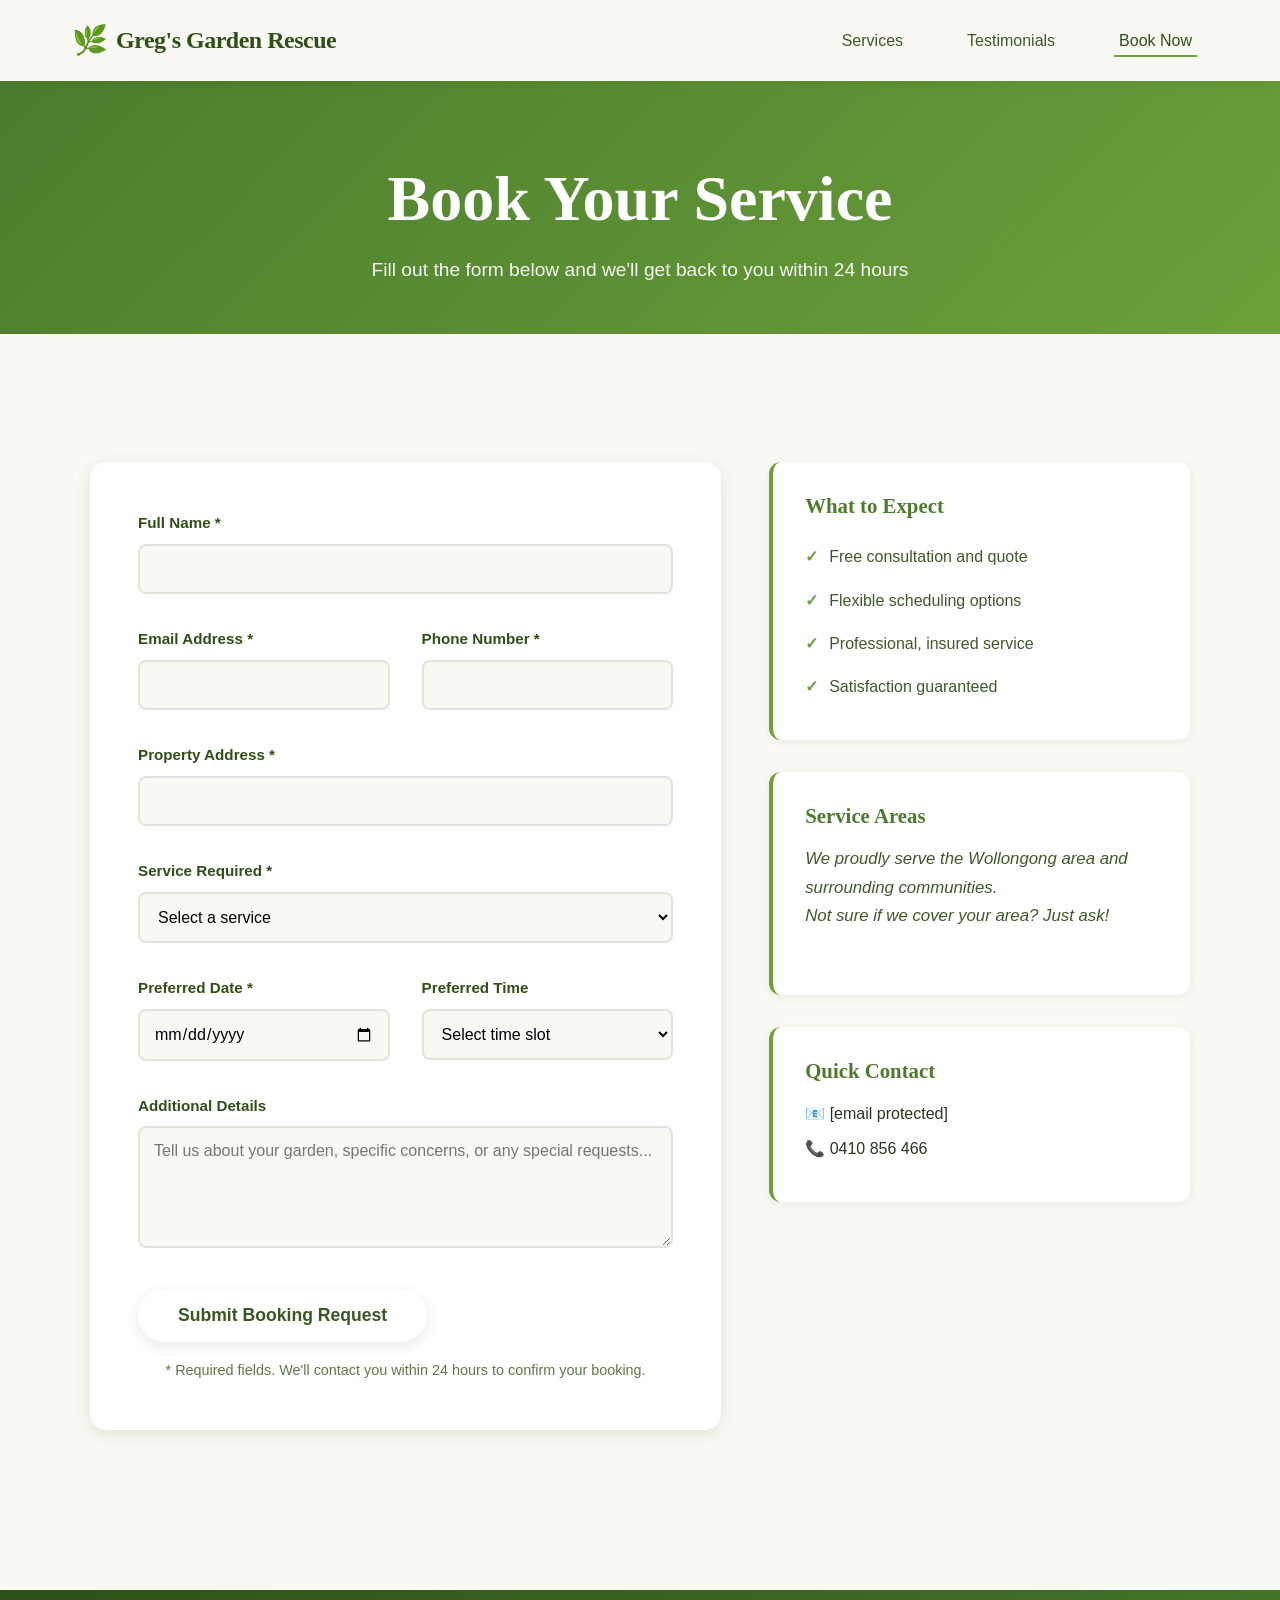
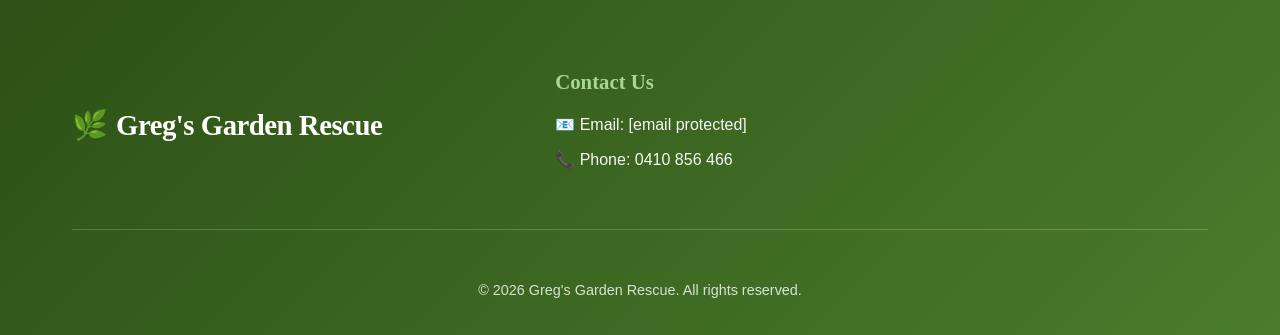
==== booking.html @ 32e01795 "Second Updates before PoC" ====
<!DOCTYPE html>
<html lang="en">
<head>
    <meta charset="UTF-8">
    <meta name="viewport" content="width=device-width, initial-scale=1.0">
    <title>Book a Service - Greg's Garden Rescue</title>
    <link rel="stylesheet" href="styles.css">
</head>
<body class="booking-page">
    <!-- Navigation -->
    <nav class="navbar">
        <div class="container">
            <div class="nav-brand">
                <span class="leaf-icon">🌿</span>
                <span class="brand-text">Greg's Garden Rescue</span>
            </div>
            <ul class="nav-links">
                <li><a href="index.html">Services</a></li>
                <li><a href="testimonials.html">Testimonials</a></li>
                <li><a href="booking.html" class="active">Book Now</a></li>
            </ul>
        </div>
    </nav>

    <!-- Page Header -->
    <header class="page-header">
        <div class="container">
            <h1 class="page-title">Book Your Service</h1>
            <p class="page-subtitle">Fill out the form below and we'll get back to you within 24 hours</p>
        </div>
    </header>

    <!-- Booking Form Section -->
    <section class="booking-section">
        <div class="container">
            <div class="form-container">
                <form action="https://formsubmit.co/gregsgardenrescue@example.com" method="POST" class="booking-form"> <!--THIS NEEDS TO BE UPDATED-->
                    <div class="form-group">
                        <label for="name">Full Name *</label>
                        <input type="text" id="name" name="name" required>
                    </div>

                    <!-- Hidden fields for FormSubmit configuration -->
                    <input type="hidden" name="_subject" value="New Booking Request - Greg's Garden Rescue">
                    <input type="hidden" name="_captcha" value="false">
                    <input type="hidden" name="_template" value="table">

                    <div class="form-row">
                        <div class="form-group">
                            <label for="email">Email Address *</label>
                            <input type="email" id="email" name="email" required>
                        </div>

                        <div class="form-group">
                            <label for="phone">Phone Number *</label>
                            <input type="tel" id="phone" name="phone" required>
                        </div>
                    </div>

                    <div class="form-group">
                        <label for="address">Property Address *</label>
                        <input type="text" id="address" name="address" required>
                    </div>

                    <div class="form-group">
                        <label for="service">Service Required *</label>
                        <select id="service" name="service" required>
                            <option value="">Select a service</option>
                            <option value="garden-restoration">Garden Restoration</option>
                            <option value="pruning-trimming">Pruning & Trimming</option>
                            <option value="lawn-care">Lawn Care</option>
                            <option value="pressure-washing">Pressure Washing</option>
                            <option value="decking">Decking Revival</option>
                            <option value="seasonal-maintenance">Seasonal Maintenance</option>
                            <option value="other">Other / Multiple Services</option>
                        </select>
                    </div>

                    <div class="form-row">
                        <div class="form-group">
                            <label for="date">Preferred Date *</label>
                            <input type="date" id="date" name="date" required>
                        </div>

                        <div class="form-group">
                            <label for="time">Preferred Time</label>
                            <select id="time" name="time">
                                <option value="">Select time slot</option>
                                <option value="morning">Morning (8am - 12pm)</option>
                                <option value="afternoon">Afternoon (12pm - 4pm)</option>
                                <option value="flexible">Flexible</option>
                            </select>
                        </div>
                    </div>

                    <div class="form-group">
                        <label for="message">Additional Details</label>
                        <textarea id="message" name="message" rows="5" placeholder="Tell us about your garden, specific concerns, or any special requests..."></textarea>
                    </div>

                    <button type="submit" class="cta-button">Submit Booking Request</button>
                    
                    <p class="form-note">* Required fields. We'll contact you within 24 hours to confirm your booking.</p>
                </form>

                <div class="booking-info">
                    <div class="info-card">
                        <h3 class="info-title">What to Expect</h3>
                        <ul class="info-list">
                            <li>Free consultation and quote</li>
                            <li>Flexible scheduling options</li>
                            <li>Professional, insured service</li>
                            <li>Satisfaction guaranteed</li>
                        </ul>
                    </div>

                    <div class="info-card">
                        <h3 class="info-title">Service Areas</h3>
                        <p class="testimonial-text">We proudly serve the Wollongong area and surrounding communities. <br/>Not sure if we cover your area? Just ask!</p>
                    </div>

                    <div class="info-card">
                        <h3 class="info-title">Quick Contact</h3>
                       <!--THIS NEEDS TO BE UPDATED--> <p class="contact-item">📧 <a href="/cdn-cgi/l/email-protection#87eee9e1e8c7e0f5e2e0f4e0e6f5e3e2e9f5e2f4e4f2e2a9e4e8ea"><span class="__cf_email__" data-cfemail="eb82858d84ab8c998e8c988c8a998f8e85998e98889e8ec5888486">[email&#160;protected]</span></a></p>
                        <p class="contact-item">📞 <a href="tel:+61410856466">0410 856 466</a></p>
                    </div>
                </div>
            </div>
        </div>
    </section>

    <!-- Footer -->
    <footer class="footer">
        <div class="container">
            <div class="footer-content">
                <div class="footer-brand">
                    <span class="leaf-icon">🌿</span>
                    <span class="brand-text">Greg's Garden Rescue</span>
                </div>
                <div class="footer-contact">
                    <h3 class="footer-title">Contact Us</h3>
                    <!--THIS NEEDS TO BE UPDATED--> <p class="contact-item">📧 Email: <a href="/cdn-cgi/l/email-protection#7d14131b123d1a0f181a0e1a1c0f1918130f180e1e0818531e1210"><span class="__cf_email__" data-cfemail="3a53545c557a5d485f5d495d5b485e5f54485f49594f5f14595557">[email&#160;protected]</span></a></p>
                    <p class="contact-item">📞 Phone: <a>0410 856 466</a></p>
                </div>
            </div>
            <div class="footer-bottom">
                <p>&copy; 2026 Greg's Garden Rescue. All rights reserved.</p>
            </div>
        </div>
    </footer>
    <script src="script.js"></script>
</body>
</html>
---- styles.css ----
/* ===================================
   CSS Variables & Reset
   =================================== */
:root {
    /* Color Palette - Natural Garden Greens */
    --primary-green: #2d5016;
    --secondary-green: #4a7c2c;
    --accent-green: #6ba03a;
    --light-green: #a8d88e;
    --cream: #faf8f3;
    --earth-brown: #8b6f47;
    --dark-text: #1a2e0f;
    --medium-text: #3d5a29;
    --light-text: #5c7a45;
    
    /* Typography */
    --font-display: Georgia, 'Times New Roman', serif;
    --font-body: -apple-system, BlinkMacSystemFont, 'Segoe UI', Roboto, 'Helvetica Neue', Arial, sans-serif;
    
    /* Spacing */
    --spacing-xs: 0.5rem;
    --spacing-sm: 1rem;
    --spacing-md: 2rem;
    --spacing-lg: 3rem;
    --spacing-xl: 5rem;
    
    /* Shadows */
    --shadow-sm: 0 2px 8px rgba(45, 80, 22, 0.08);
    --shadow-md: 0 4px 16px rgba(45, 80, 22, 0.12);
    --shadow-lg: 0 8px 32px rgba(45, 80, 22, 0.16);
    
    /* Transitions */
    --transition-fast: 0.2s ease;
    --transition-medium: 0.3s ease;
    --transition-slow: 0.5s ease;
}

* {
    margin: 0;
    padding: 0;
    box-sizing: border-box;
}

html {
    scroll-behavior: smooth;
}

body {
    font-family: var(--font-body);
    color: var(--dark-text);
    background-color: var(--cream);
    line-height: 1.7;
    font-size: 16px;
    overflow-x: hidden;
}

/* ===================================
   Typography
   =================================== */
h1, h2, h3, h4, h5, h6 {
    font-family: var(--font-display);
    font-weight: 700;
    line-height: 1.2;
    color: var(--primary-green);
}

a {
    color: inherit;
    text-decoration: none;
    transition: color var(--transition-fast);
}

/* ===================================
   Container & Layout
   =================================== */
.container {
    max-width: 1200px;
    margin: 0 auto;
    padding: 0 var(--spacing-md);
}

/* ===================================
   Navigation
   =================================== */
.navbar {
    background-color: rgba(250, 248, 243, 0.95);
    backdrop-filter: blur(10px);
    padding: var(--spacing-sm) 0;
    position: sticky;
    top: 0;
    z-index: 1000;
    box-shadow: var(--shadow-sm);
    animation: slideDown 0.5s ease;
}

@keyframes slideDown {
    from {
        transform: translateY(-100%);
        opacity: 0;
    }
    to {
        transform: translateY(0);
        opacity: 1;
    }
}

.navbar .container {
    display: flex;
    justify-content: space-between;
    align-items: center;
}

.nav-brand {
    display: flex;
    align-items: center;
    gap: var(--spacing-xs);
    font-family: var(--font-display);
    font-size: 1.5rem;
    font-weight: 700;
    color: var(--primary-green);
}

.leaf-icon {
    font-size: 1.8rem;
    animation: gentle-float 3s ease-in-out infinite;
}

@keyframes gentle-float {
    0%, 100% {
        transform: translateY(0px) rotate(0deg);
    }
    50% {
        transform: translateY(-5px) rotate(5deg);
    }
}

.brand-text {
    letter-spacing: -0.5px;
}

.nav-links {
    display: flex;
    list-style: none;
    gap: var(--spacing-md);
}

.nav-links a {
    color: var(--medium-text);
    font-weight: 500;
    padding: var(--spacing-xs) var(--spacing-sm);
    border-radius: 6px;
    transition: all var(--transition-fast);
    position: relative;
}

.nav-links a::after {
    content: '';
    position: absolute;
    bottom: 0;
    left: 50%;
    transform: translateX(-50%);
    width: 0;
    height: 2px;
    background-color: var(--accent-green);
    transition: width var(--transition-medium);
}

.nav-links a:hover,
.nav-links a.active {
    color: var(--primary-green);
}

.nav-links a:hover::after,
.nav-links a.active::after {
    width: 80%;
}

/* ===================================
   Hero Section
   =================================== */
.hero {
    position: relative;
    min-height: 600px;
    display: flex;
    align-items: center;
    justify-content: center;
    overflow: hidden;
    margin-bottom: var(--spacing-xl);
}

.hero-background {
    position: absolute;
    inset: 0;
    background: linear-gradient(135deg, 
        var(--primary-green) 0%, 
        var(--secondary-green) 50%, 
        var(--accent-green) 100%);
    opacity: 0.95;
}

.hero-background::before {
    content: '';
    position: absolute;
    inset: 0;
    background-image: 
        radial-gradient(circle at 20% 50%, rgba(168, 216, 142, 0.2) 0%, transparent 50%),
        radial-gradient(circle at 80% 80%, rgba(107, 160, 58, 0.15) 0%, transparent 50%);
    animation: pulse 8s ease-in-out infinite;
}

@keyframes pulse {
    0%, 100% {
        opacity: 0.5;
    }
    50% {
        opacity: 1;
    }
}

.hero-content {
    position: relative;
    z-index: 1;
    text-align: center;
    color: white;
    animation: fadeInUp 0.8s ease;
}

@keyframes fadeInUp {
    from {
        opacity: 0;
        transform: translateY(30px);
    }
    to {
        opacity: 1;
        transform: translateY(0);
    }
}

.hero-title {
    font-size: clamp(2.5rem, 6vw, 5rem);
    margin-bottom: var(--spacing-md);
    display: flex;
    flex-direction: column;
    gap: var(--spacing-xs);
}

.title-line {
    display: block;
    animation: slideInLeft 0.8s ease;
}

.title-line:nth-child(2) {
    animation-delay: 0.2s;
}

@keyframes slideInLeft {
    from {
        opacity: 0;
        transform: translateX(-50px);
    }
    to {
        opacity: 1;
        transform: translateX(0);
    }
}

.title-accent {
    color: var(--light-green);
    font-style: italic;
}

.hero-subtitle {
    font-size: 1.25rem;
    max-width: 600px;
    margin: 0 auto var(--spacing-lg);
    opacity: 0.95;
    font-weight: 300;
    animation: fadeIn 1s ease 0.4s both;
}

@keyframes fadeIn {
    from {
        opacity: 0;
    }
    to {
        opacity: 0.95;
    }
}

/* ===================================
   Buttons
   =================================== */
.cta-button {
    display: inline-block;
    padding: 1rem 2.5rem;
    background-color: white;
    color: var(--primary-green);
    font-weight: 700;
    font-size: 1.1rem;
    border-radius: 50px;
    box-shadow: var(--shadow-md);
    transition: all var(--transition-medium);
    border: none;
    cursor: pointer;
    font-family: var(--font-body);
    animation: fadeIn 1s ease 0.6s both;
}

.cta-button:hover {
    transform: translateY(-3px);
    box-shadow: var(--shadow-lg);
    background-color: var(--light-green);
    color: white;
}

.cta-button.secondary {
    background-color: var(--accent-green);
    color: white;
}

.cta-button.secondary:hover {
    background-color: var(--secondary-green);
}

/* ===================================
   Page Header (for inner pages)
   =================================== */
.page-header {
    background: linear-gradient(135deg, var(--secondary-green), var(--accent-green));
    padding: var(--spacing-xl) 0 var(--spacing-lg);
    text-align: center;
    color: white;
    margin-bottom: var(--spacing-xl);
    animation: fadeInUp 0.6s ease;
}

.page-title {
    font-size: clamp(2.5rem, 5vw, 4rem);
    margin-bottom: var(--spacing-sm);
    color: white;
}

.page-subtitle {
    font-size: 1.2rem;
    opacity: 0.95;
    max-width: 700px;
    margin: 0 auto;
    font-weight: 300;
}

/* ===================================
   Services Section
   =================================== */
.services-section {
    padding: var(--spacing-lg) 0 var(--spacing-xl);
}

.section-title {
    font-size: clamp(2rem, 4vw, 3rem);
    text-align: center;
    margin-bottom: var(--spacing-lg);
    position: relative;
    animation: fadeInUp 0.6s ease;
}

.section-title::after {
    content: '';
    display: block;
    width: 80px;
    height: 4px;
    background: linear-gradient(90deg, var(--accent-green), var(--light-green));
    margin: var(--spacing-sm) auto 0;
    border-radius: 2px;
}

.services-grid {
    display: grid;
    grid-template-columns: repeat(auto-fit, minmax(300px, 1fr));
    gap: var(--spacing-md);
    margin-bottom: var(--spacing-xl);
}

.service-card {
    background: white;
    padding: var(--spacing-md);
    border-radius: 16px;
    box-shadow: var(--shadow-sm);
    transition: all var(--transition-medium);
    animation: fadeInUp 0.6s ease both;
    border: 2px solid transparent;
}

.service-card:nth-child(1) { animation-delay: 0.1s; }
.service-card:nth-child(2) { animation-delay: 0.2s; }
.service-card:nth-child(3) { animation-delay: 0.3s; }
.service-card:nth-child(4) { animation-delay: 0.4s; }
.service-card:nth-child(5) { animation-delay: 0.5s; }
.service-card:nth-child(6) { animation-delay: 0.6s; }

.service-card:hover {
    transform: translateY(-8px);
    box-shadow: var(--shadow-lg);
    border-color: var(--light-green);
}

.service-icon {
    font-size: 3rem;
    margin-bottom: var(--spacing-sm);
    display: block;
}

.service-title {
    font-size: 1.5rem;
    margin-bottom: var(--spacing-sm);
    color: var(--secondary-green);
}

.service-description {
    color: var(--medium-text);
    line-height: 1.7;
}

/* ===================================
   CTA Section
   =================================== */
.cta-section {
    text-align: center;
    padding: var(--spacing-lg) 0;
    animation: fadeInUp 0.6s ease 0.7s both;
}

.cta-text {
    font-size: 1.5rem;
    font-family: var(--font-display);
    color: var(--primary-green);
    margin-bottom: var(--spacing-md);
}

/* ===================================
   Testimonials Section
   =================================== */
.testimonials-section {
    padding: var(--spacing-lg) 0 var(--spacing-xl);
}

.testimonials-grid {
    display: grid;
    grid-template-columns: repeat(auto-fit, minmax(320px, 1fr));
    gap: var(--spacing-md);
    margin-bottom: var(--spacing-xl);
}

.testimonial-card {
    background: white;
    padding: var(--spacing-md);
    border-radius: 16px;
    box-shadow: var(--shadow-sm);
    transition: all var(--transition-medium);
    animation: fadeInUp 0.6s ease both;
    border-left: 4px solid var(--accent-green);
}

.testimonial-card:nth-child(1) { animation-delay: 0.1s; }
.testimonial-card:nth-child(2) { animation-delay: 0.2s; }
.testimonial-card:nth-child(3) { animation-delay: 0.3s; }
.testimonial-card:nth-child(4) { animation-delay: 0.4s; }
.testimonial-card:nth-child(5) { animation-delay: 0.5s; }
.testimonial-card:nth-child(6) { animation-delay: 0.6s; }

.testimonial-card:hover {
    transform: translateY(-5px);
    box-shadow: var(--shadow-md);
}

.testimonial-stars {
    color: var(--earth-brown);
    font-size: 1.2rem;
    margin-bottom: var(--spacing-sm);
}

.testimonial-text {
    font-size: 1.05rem;
    line-height: 1.7;
    color: var(--medium-text);
    margin-bottom: var(--spacing-md);
    font-style: italic;
}

.testimonial-author {
    border-top: 1px solid var(--light-green);
    padding-top: var(--spacing-sm);
}

.author-name {
    font-weight: 700;
    color: var(--primary-green);
    margin-bottom: 0.25rem;
}

.author-location {
    font-size: 0.9rem;
    color: var(--light-text);
}

/* ===================================
   Booking Form Section
   =================================== */
.booking-section {
    padding: var(--spacing-lg) 0 var(--spacing-xl);
}

.form-container {
    display: grid;
    grid-template-columns: 1.5fr 1fr;
    gap: var(--spacing-lg);
    max-width: 1100px;
    margin: 0 auto;
}

.booking-form {
    background: white;
    padding: var(--spacing-lg);
    border-radius: 16px;
    box-shadow: var(--shadow-md);
    animation: fadeInUp 0.6s ease;
}

.form-group {
    margin-bottom: var(--spacing-md);
}

.form-row {
    display: grid;
    grid-template-columns: 1fr 1fr;
    gap: var(--spacing-md);
}

label {
    display: block;
    margin-bottom: var(--spacing-xs);
    font-weight: 600;
    color: var(--primary-green);
    font-size: 0.95rem;
}

input[type="text"],
input[type="email"],
input[type="tel"],
input[type="date"],
select,
textarea {
    width: 100%;
    padding: 0.875rem;
    border: 2px solid #e0e5db;
    border-radius: 8px;
    font-family: var(--font-body);
    font-size: 1rem;
    transition: all var(--transition-fast);
    background-color: var(--cream);
}

input:focus,
select:focus,
textarea:focus {
    outline: none;
    border-color: var(--accent-green);
    background-color: white;
    box-shadow: 0 0 0 3px rgba(107, 160, 58, 0.1);
}

textarea {
    resize: vertical;
    min-height: 120px;
}

.checkbox-group {
    display: flex;
    align-items: flex-start;
}

.checkbox-label {
    display: flex;
    align-items: flex-start;
    gap: var(--spacing-xs);
    cursor: pointer;
    font-weight: 400;
    color: var(--medium-text);
}

input[type="checkbox"] {
    margin-top: 0.25rem;
    width: 18px;
    height: 18px;
    cursor: pointer;
    accent-color: var(--accent-green);
}

.form-note {
    font-size: 0.9rem;
    color: var(--light-text);
    margin-top: var(--spacing-sm);
    text-align: center;
}

.booking-info {
    display: flex;
    flex-direction: column;
    gap: var(--spacing-md);
    animation: fadeInUp 0.6s ease 0.2s both;
}

.info-card {
    background: white;
    padding: var(--spacing-md);
    border-radius: 12px;
    box-shadow: var(--shadow-sm);
    border-left: 4px solid var(--accent-green);
}

.info-title {
    font-size: 1.3rem;
    margin-bottom: var(--spacing-sm);
    color: var(--secondary-green);
}

.info-list {
    list-style: none;
    padding-left: 0;
}

.info-list li {
    padding: var(--spacing-xs) 0;
    color: var(--medium-text);
    position: relative;
    padding-left: 1.5rem;
}

.info-list li::before {
    content: '✓';
    position: absolute;
    left: 0;
    color: var(--accent-green);
    font-weight: bold;
}

/* ===================================
   Footer
   =================================== */
.footer {
    background: linear-gradient(135deg, var(--primary-green), var(--secondary-green));
    color: white;
    padding: var(--spacing-xl) 0 var(--spacing-md);
    margin-top: var(--spacing-xl);
}

.footer-content {
    display: grid;
    grid-template-columns: 1fr 1.5fr;
    gap: var(--spacing-lg);
    margin-bottom: var(--spacing-lg);
    padding-bottom: var(--spacing-lg);
    border-bottom: 1px solid rgba(255, 255, 255, 0.2);
}

.footer-brand {
    display: flex;
    align-items: center;
    gap: var(--spacing-xs);
    font-family: var(--font-display);
    font-size: 1.8rem;
    font-weight: 700;
}

.footer-title {
    font-size: 1.3rem;
    margin-bottom: var(--spacing-sm);
    color: var(--light-green);
}

.contact-item {
    margin-bottom: var(--spacing-xs);
    opacity: 0.95;
}

.contact-item a {
    color: color var(--accent-green);
    transition: color var(--secondary-green);
}

.contact-item a:hover {
    color: var(--light-green);
    text-decoration: underline;
}

.footer-bottom {
    text-align: center;
    opacity: 0.8;
    font-size: 0.9rem;
}

/* ===================================
   Responsive Design
   =================================== */
@media (max-width: 768px) {
    .nav-links {
        gap: var(--spacing-sm);
    }
    
    .nav-links a {
        padding: var(--spacing-xs);
        font-size: 0.9rem;
    }
    
    .hero {
        min-height: 500px;
    }
    
    .services-grid,
    .testimonials-grid {
        grid-template-columns: 1fr;
    }
    
    .form-container {
        grid-template-columns: 1fr;
    }
    
    .form-row {
        grid-template-columns: 1fr;
    }
    
    .footer-content {
        grid-template-columns: 1fr;
        gap: var(--spacing-md);
    }
    
    .booking-info {
        order: 2;
    }
}

@media (max-width: 480px) {
    :root {
        --spacing-md: 1.5rem;
        --spacing-lg: 2rem;
        --spacing-xl: 3rem;
    }
    
    .nav-brand {
        font-size: 1.2rem;
    }
    
    .hero-title {
        font-size: 2rem;
    }
    
    .hero-subtitle {
        font-size: 1rem;
    }
    
    .cta-button {
        padding: 0.875rem 2rem;
        font-size: 1rem;
    }
}
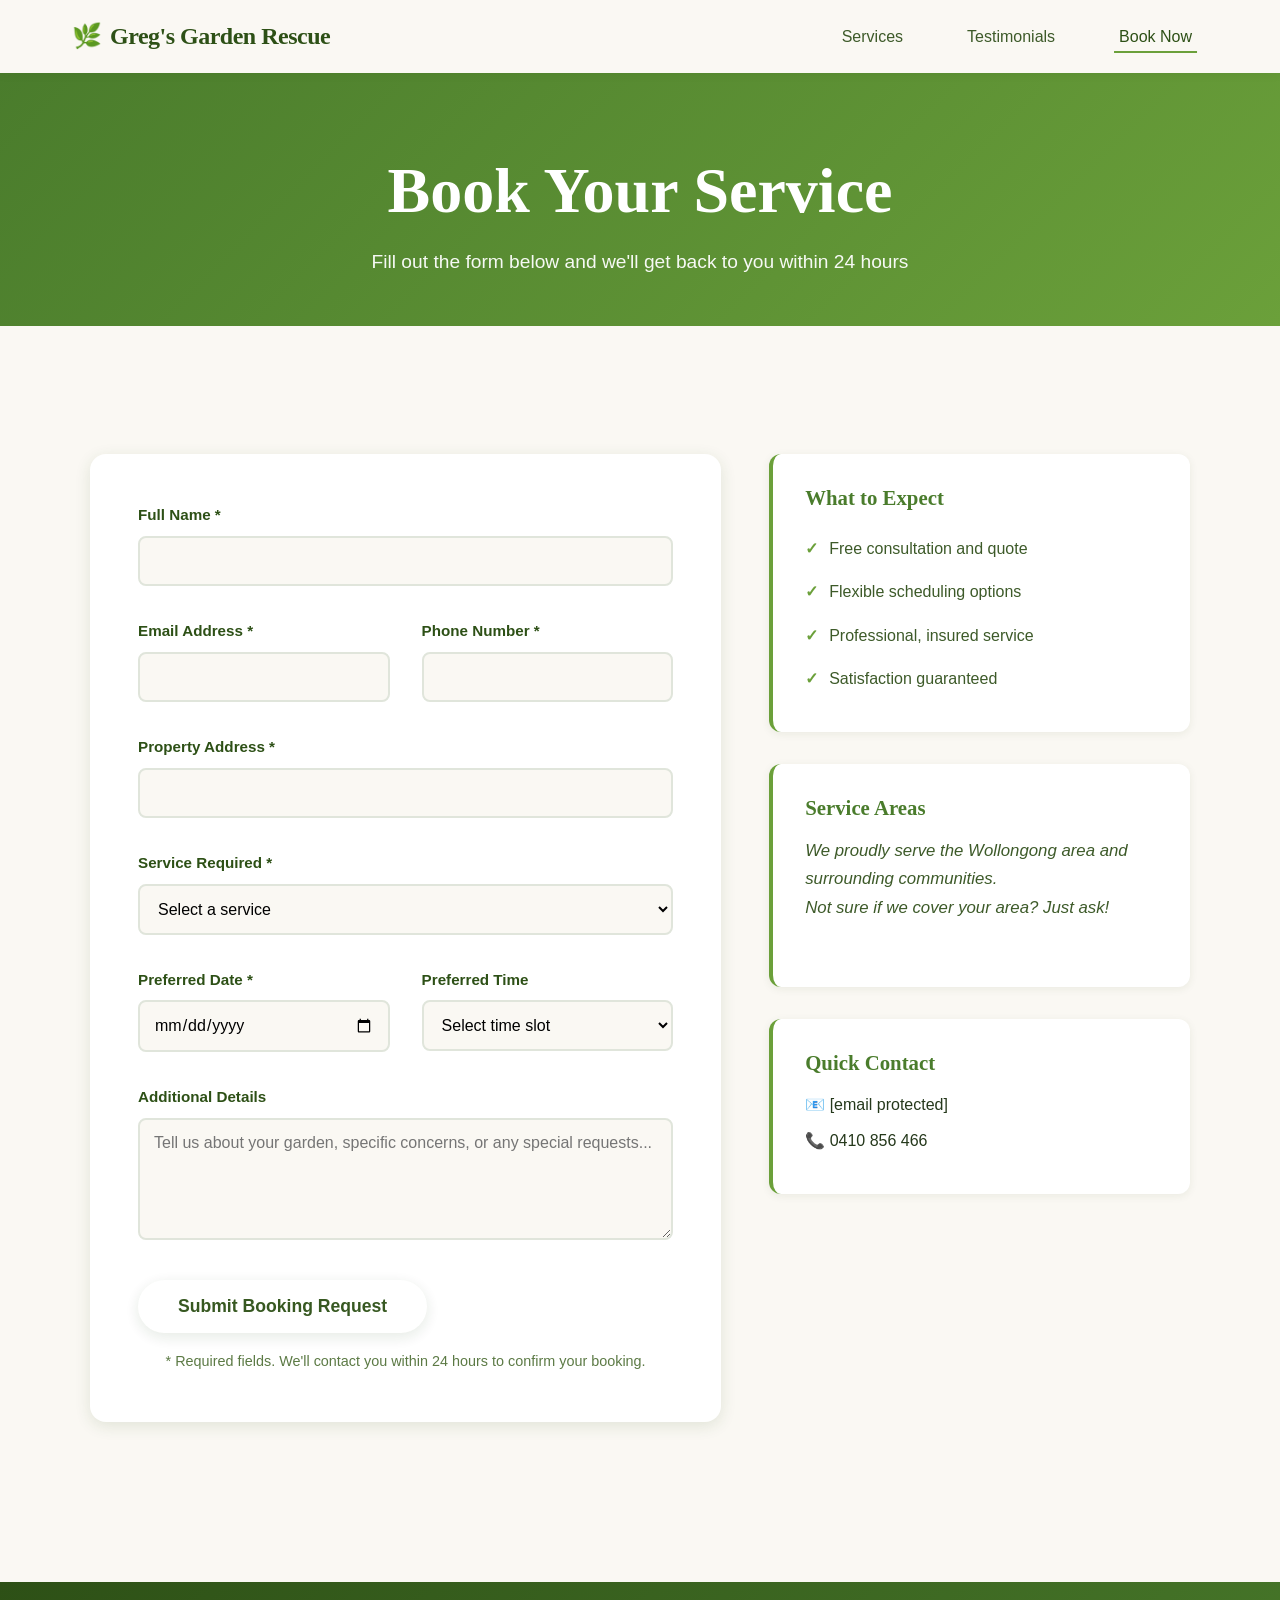
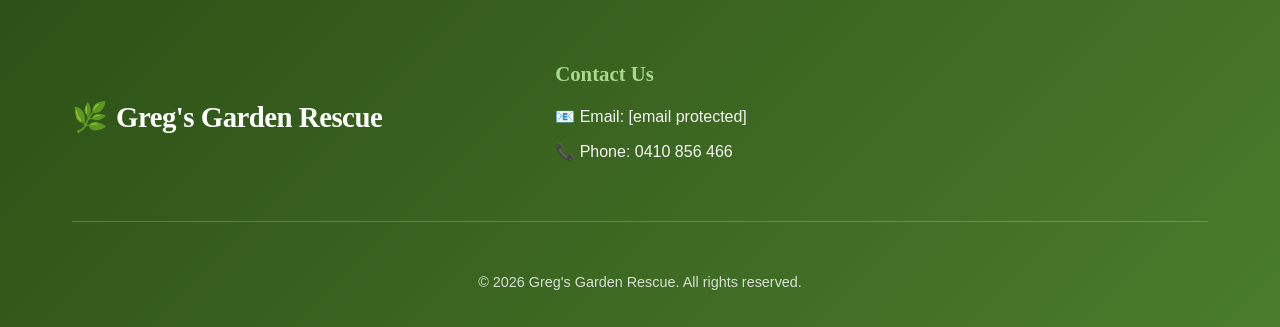
==== commit c28fa34b: "Favicon Commit" ====
--- a/booking.html
+++ b/booking.html
@@ -5,6 +5,11 @@
     <meta name="viewport" content="width=device-width, initial-scale=1.0">
     <title>Book a Service - Greg's Garden Rescue</title>
     <link rel="stylesheet" href="styles.css">
+    <link rel="icon" type="image/x-icon" href="Resources/Images/favicon.ico">
+    <link rel="icon" type="image/png" sizes="16x16" href="Resources/Images/favicon-16x16.png">
+    <link rel="icon" type="image/png" sizes="32x32" href="Resources/Images/favicon-32x32.png">
+    <link rel="apple-touch-icon" sizes="180x180" href="Resources/Images/apple-touch-icon.png">
+    <link rel="manifest" href="Resources/Images/site.webmanifest">
 </head>
 <body class="booking-page">
     <!-- Navigation -->
--- a/styles.css
+++ b/styles.css
@@ -118,11 +118,6 @@
     font-size: 1.5rem;
     font-weight: 700;
     color: var(--primary-green);
-}
-
-.leaf-icon {
-    font-size: 1.8rem;
-    animation: gentle-float 3s ease-in-out infinite;
 }
 
 @keyframes gentle-float {
@@ -762,3 +757,156 @@
         font-size: 1rem;
     }
 }
+
+/* ===================================
+   Testimonials Scrolling Columns
+   (Vanilla CSS equivalent of the
+   Framer Motion TestimonialsColumn)
+   =================================== */
+.testimonials-scroll-section {
+    position: relative;
+    padding: var(--spacing-lg) 0;
+    margin-bottom: var(--spacing-lg);
+    overflow: hidden;
+}
+
+.testimonials-fade {
+    position: absolute;
+    left: 0;
+    right: 0;
+    height: 120px;
+    z-index: 2;
+    pointer-events: none;
+}
+
+.testimonials-fade-top {
+    top: 0;
+    background: linear-gradient(to bottom, var(--cream) 0%, transparent 100%);
+}
+
+.testimonials-fade-bottom {
+    bottom: 0;
+    background: linear-gradient(to top, var(--cream) 0%, transparent 100%);
+}
+
+.testimonials-columns-wrapper {
+    display: flex;
+    justify-content: center;
+    gap: var(--spacing-md);
+    max-width: 1200px;
+    margin: 0 auto;
+    padding: 0 var(--spacing-md);
+    max-height: 780px;
+}
+
+.testimonials-column {
+    flex: 1;
+    max-width: 360px;
+    overflow: hidden;
+    -webkit-mask-image: linear-gradient(to bottom, transparent, black 10%, black 90%, transparent);
+    mask-image: linear-gradient(to bottom, transparent, black 10%, black 90%, transparent);
+}
+
+.testimonials-track {
+    display: flex;
+    flex-direction: column;
+    gap: var(--spacing-md);
+    animation: scrollColumn linear infinite;
+    animation-duration: 22s;
+}
+
+.testimonials-column[data-speed="25"] .testimonials-track {
+    animation-duration: 25s;
+}
+
+.testimonials-column[data-speed="30"] .testimonials-track {
+    animation-duration: 30s;
+    animation-direction: reverse;
+}
+
+.testimonials-column:hover .testimonials-track {
+    animation-play-state: paused;
+}
+
+@keyframes scrollColumn {
+    from {
+        transform: translateY(0);
+    }
+    to {
+        transform: translateY(-50%);
+    }
+}
+
+.testimonials-column .testimonial-card {
+    max-width: 100%;
+    width: 100%;
+    border-radius: 24px;
+    padding: var(--spacing-md);
+    background: white;
+    box-shadow: var(--shadow-sm);
+    border-left: none;
+    border: 2px solid transparent;
+    transition: border-color var(--transition-medium), box-shadow var(--transition-medium);
+}
+
+.testimonials-column:hover .testimonial-card {
+    border-color: var(--light-green);
+    box-shadow: var(--shadow-md);
+}
+
+.testimonials-column .testimonial-author {
+    display: flex;
+    align-items: center;
+    gap: var(--spacing-xs);
+    border-top: none;
+    padding-top: 0;
+    margin-top: var(--spacing-sm);
+}
+
+.author-avatar {
+    width: 40px;
+    height: 40px;
+    min-width: 40px;
+    border-radius: 50%;
+    background: linear-gradient(135deg, var(--secondary-green), var(--accent-green));
+    color: white;
+    display: flex;
+    align-items: center;
+    justify-content: center;
+    font-weight: 700;
+    font-size: 0.9rem;
+    font-family: var(--font-display);
+}
+
+.author-info {
+    display: flex;
+    flex-direction: column;
+    line-height: 1.3;
+}
+
+/* Respect reduced motion preference */
+@media (prefers-reduced-motion: reduce) {
+    .testimonials-track {
+        animation: none;
+    }
+}
+
+@media (max-width: 992px) {
+    .testimonials-column-hide-tablet {
+        display: none;
+    }
+}
+
+@media (max-width: 640px) {
+    .testimonials-column-hide-mobile {
+        display: none;
+    }
+
+    .testimonials-columns-wrapper {
+        gap: 0;
+    }
+
+    .testimonials-column {
+        max-width: 100%;
+    }
+}
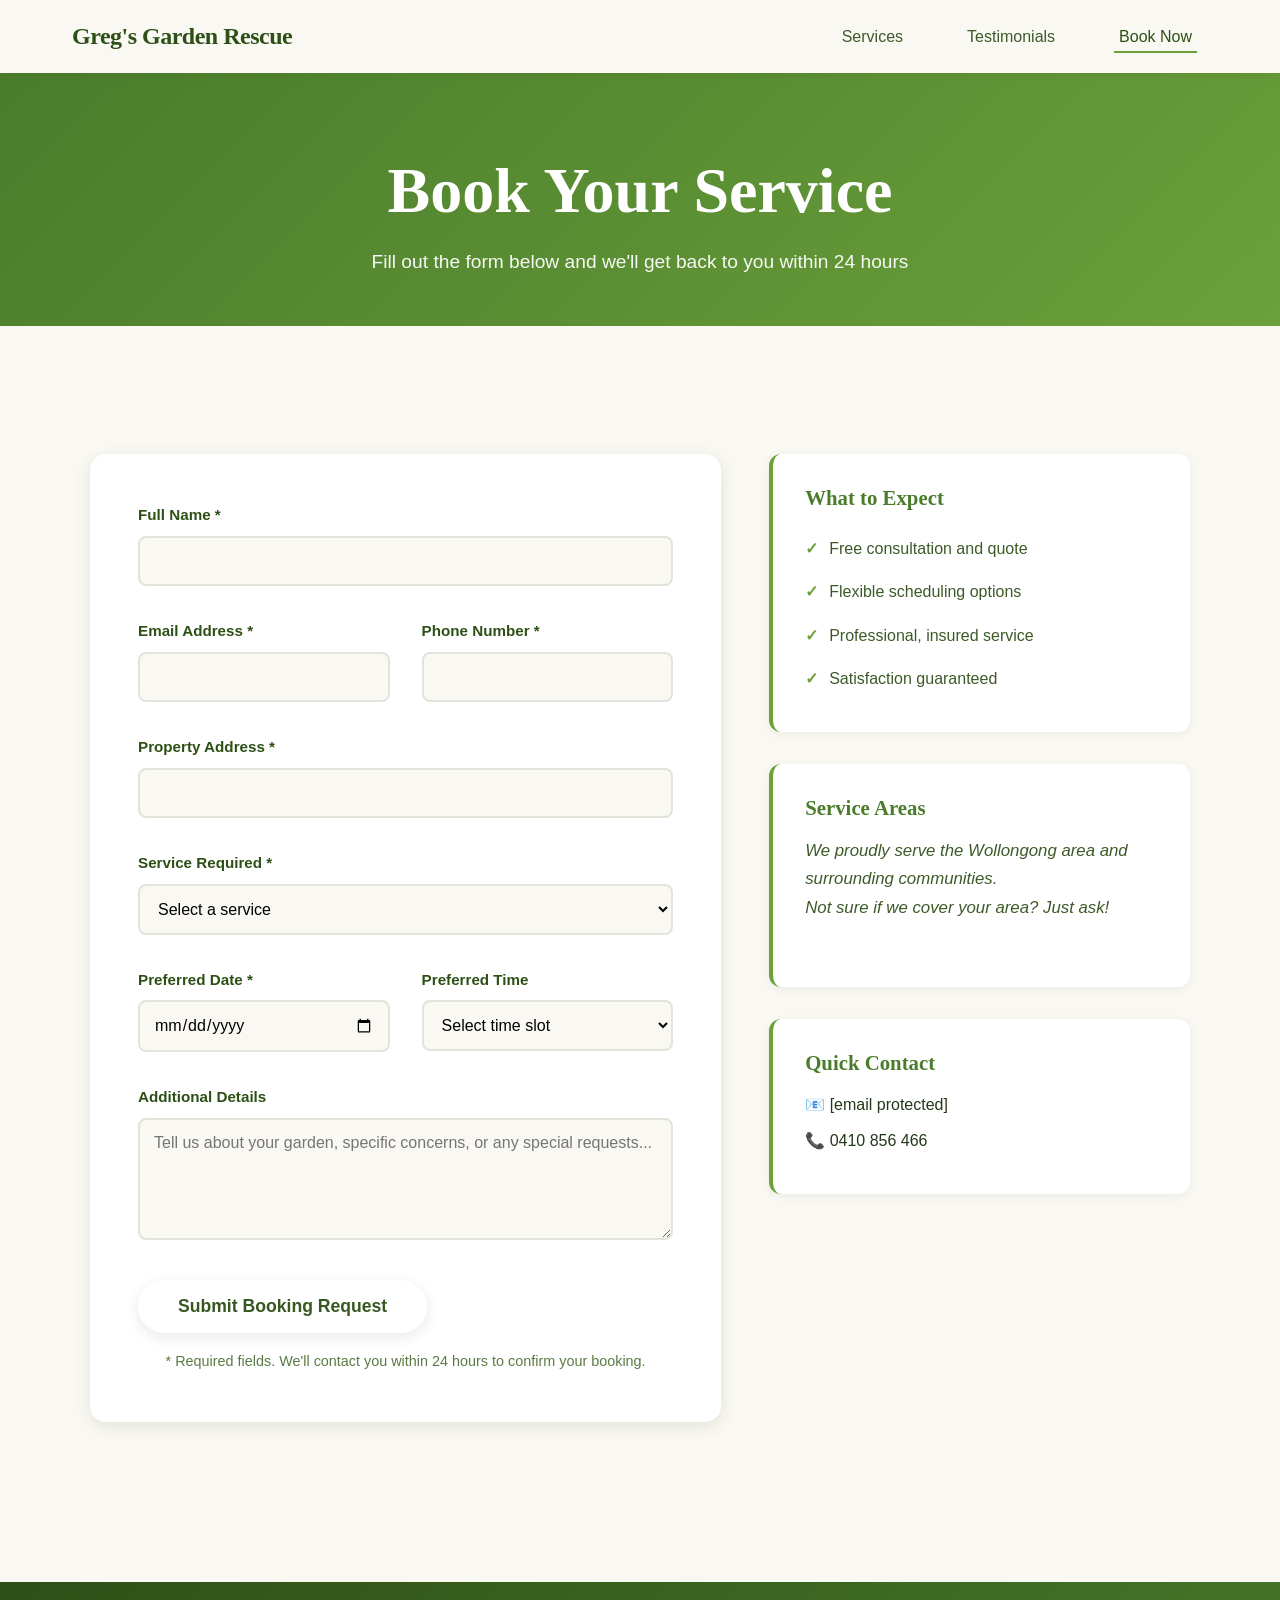
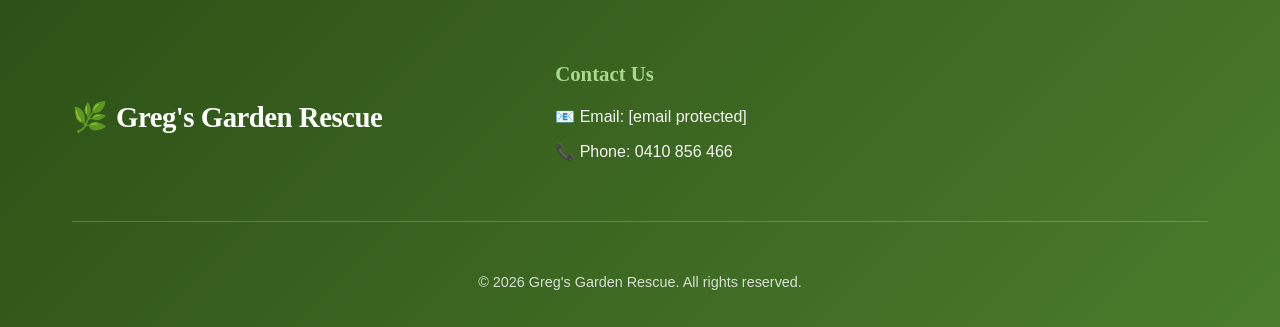
==== commit f8ab197a: "Icons and Facivon 2" ====
--- a/booking.html
+++ b/booking.html
@@ -16,7 +16,6 @@
     <nav class="navbar">
         <div class="container">
             <div class="nav-brand">
-                <span class="leaf-icon">🌿</span>
                 <span class="brand-text">Greg's Garden Rescue</span>
             </div>
             <ul class="nav-links">
--- a/styles.css
+++ b/styles.css
@@ -118,6 +118,12 @@
     font-size: 1.5rem;
     font-weight: 700;
     color: var(--primary-green);
+    gap: 10px; 
+}
+
+.brand-logo {
+    height: 36px;
+    width: auto;
 }
 
 @keyframes gentle-float {
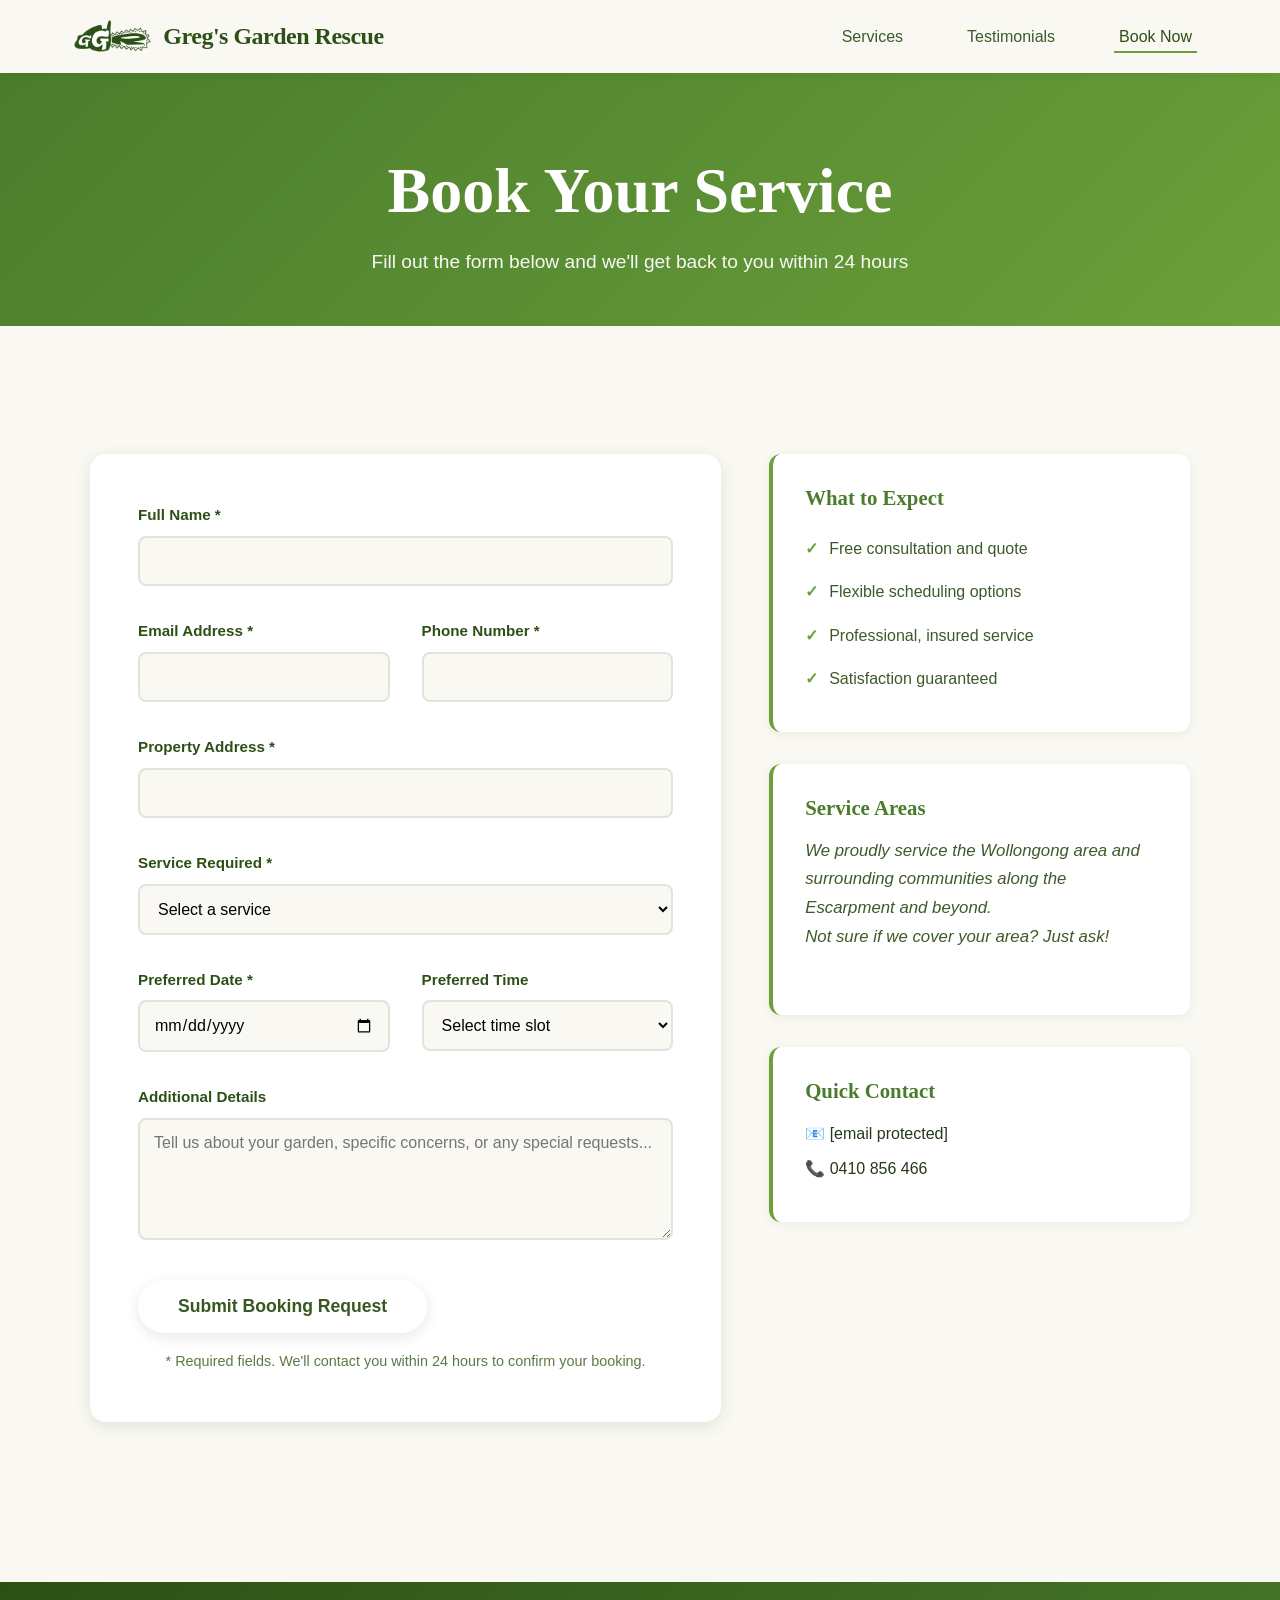
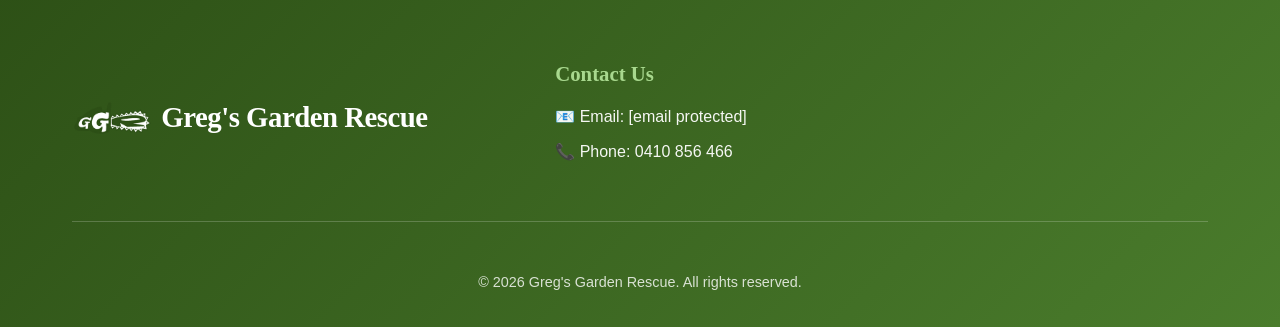
==== commit 2e9c1503: "Footer update with Logo" ====
--- a/booking.html
+++ b/booking.html
@@ -16,6 +16,7 @@
     <nav class="navbar">
         <div class="container">
             <div class="nav-brand">
+                <img src="Resources/Images/ggr-logo-green-h100.png" alt="Greg's Garden Rescue logo" class="brand-logo">
                 <span class="brand-text">Greg's Garden Rescue</span>
             </div>
             <ul class="nav-links">
@@ -120,7 +121,7 @@
 
                     <div class="info-card">
                         <h3 class="info-title">Service Areas</h3>
-                        <p class="testimonial-text">We proudly serve the Wollongong area and surrounding communities. <br/>Not sure if we cover your area? Just ask!</p>
+                        <p class="testimonial-text">We proudly service the Wollongong area and surrounding communities along the Escarpment and beyond. <br/>Not sure if we cover your area? Just ask!</p>
                     </div>
 
                     <div class="info-card">
@@ -138,7 +139,7 @@
         <div class="container">
             <div class="footer-content">
                 <div class="footer-brand">
-                    <span class="leaf-icon">🌿</span>
+                    <img src="Resources/Images/ggr-logo-green-h100.png" alt="Greg's Garden Rescue logo" class="brand-logo">
                     <span class="brand-text">Greg's Garden Rescue</span>
                 </div>
                 <div class="footer-contact">
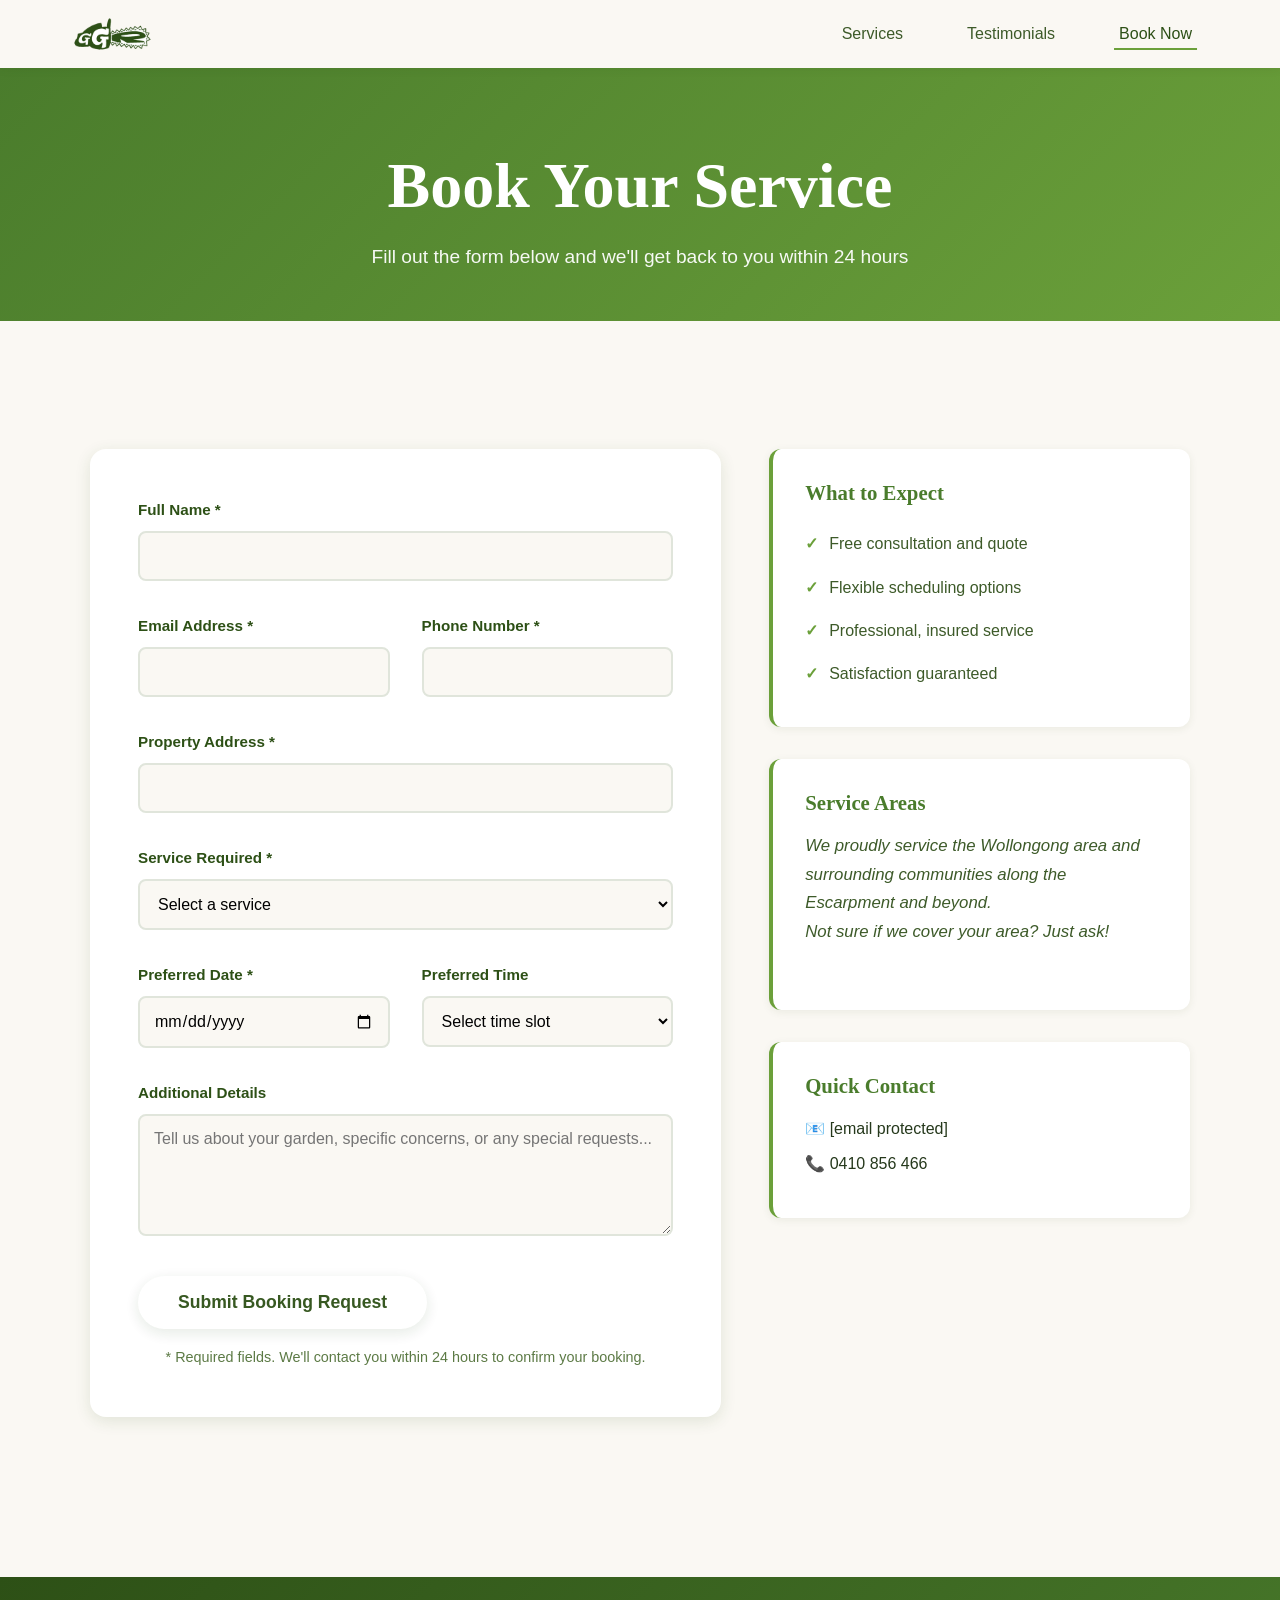
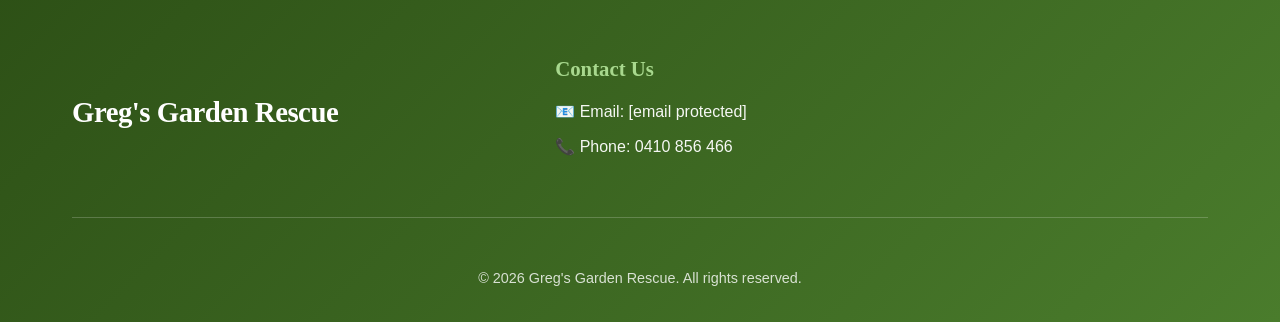
==== commit 0bd11154: "Brand Logo Updates" ====
--- a/booking.html
+++ b/booking.html
@@ -17,7 +17,6 @@
         <div class="container">
             <div class="nav-brand">
                 <img src="Resources/Images/ggr-logo-green-h100.png" alt="Greg's Garden Rescue logo" class="brand-logo">
-                <span class="brand-text">Greg's Garden Rescue</span>
             </div>
             <ul class="nav-links">
                 <li><a href="index.html">Services</a></li>
@@ -139,7 +138,6 @@
         <div class="container">
             <div class="footer-content">
                 <div class="footer-brand">
-                    <img src="Resources/Images/ggr-logo-green-h100.png" alt="Greg's Garden Rescue logo" class="brand-logo">
                     <span class="brand-text">Greg's Garden Rescue</span>
                 </div>
                 <div class="footer-contact">
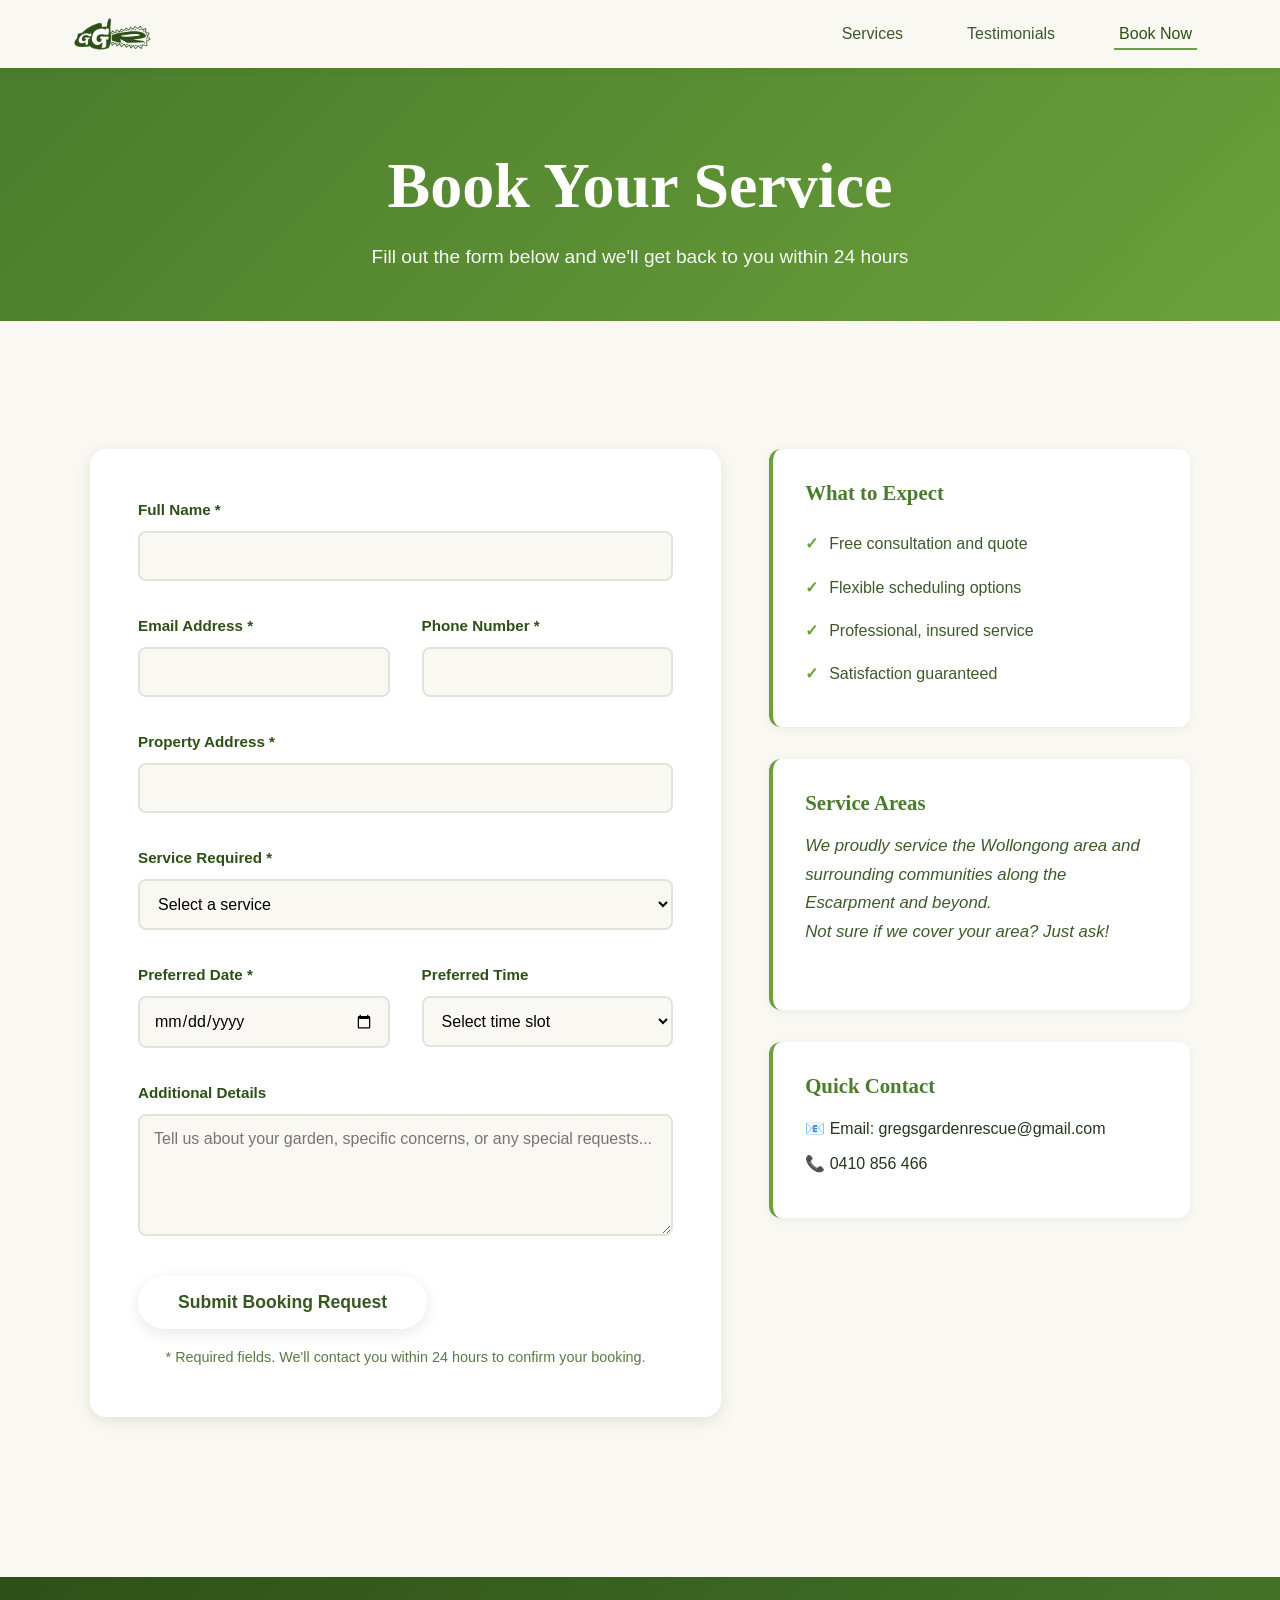
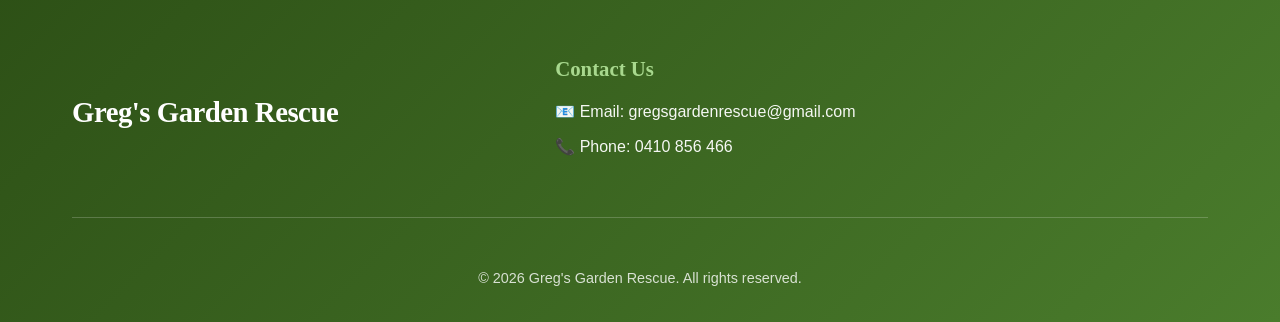
==== commit 3a4c4ad2: "Email Update" ====
--- a/booking.html
+++ b/booking.html
@@ -125,7 +125,7 @@
 
                     <div class="info-card">
                         <h3 class="info-title">Quick Contact</h3>
-                       <!--THIS NEEDS TO BE UPDATED--> <p class="contact-item">📧 <a href="/cdn-cgi/l/email-protection#87eee9e1e8c7e0f5e2e0f4e0e6f5e3e2e9f5e2f4e4f2e2a9e4e8ea"><span class="__cf_email__" data-cfemail="eb82858d84ab8c998e8c988c8a998f8e85998e98889e8ec5888486">[email&#160;protected]</span></a></p>
+                        <p class="contact-item">📧 Email: <a href="mailto:gregsgardenrescue@gmail.com">gregsgardenrescue@gmail.com</a></p>
                         <p class="contact-item">📞 <a href="tel:+61410856466">0410 856 466</a></p>
                     </div>
                 </div>
@@ -142,7 +142,7 @@
                 </div>
                 <div class="footer-contact">
                     <h3 class="footer-title">Contact Us</h3>
-                    <!--THIS NEEDS TO BE UPDATED--> <p class="contact-item">📧 Email: <a href="/cdn-cgi/l/email-protection#7d14131b123d1a0f181a0e1a1c0f1918130f180e1e0818531e1210"><span class="__cf_email__" data-cfemail="3a53545c557a5d485f5d495d5b485e5f54485f49594f5f14595557">[email&#160;protected]</span></a></p>
+                    <p class="contact-item">📧 Email: <a href="mailto:gregsgardenrescue@gmail.com">gregsgardenrescue@gmail.com</a></p>
                     <p class="contact-item">📞 Phone: <a>0410 856 466</a></p>
                 </div>
             </div>
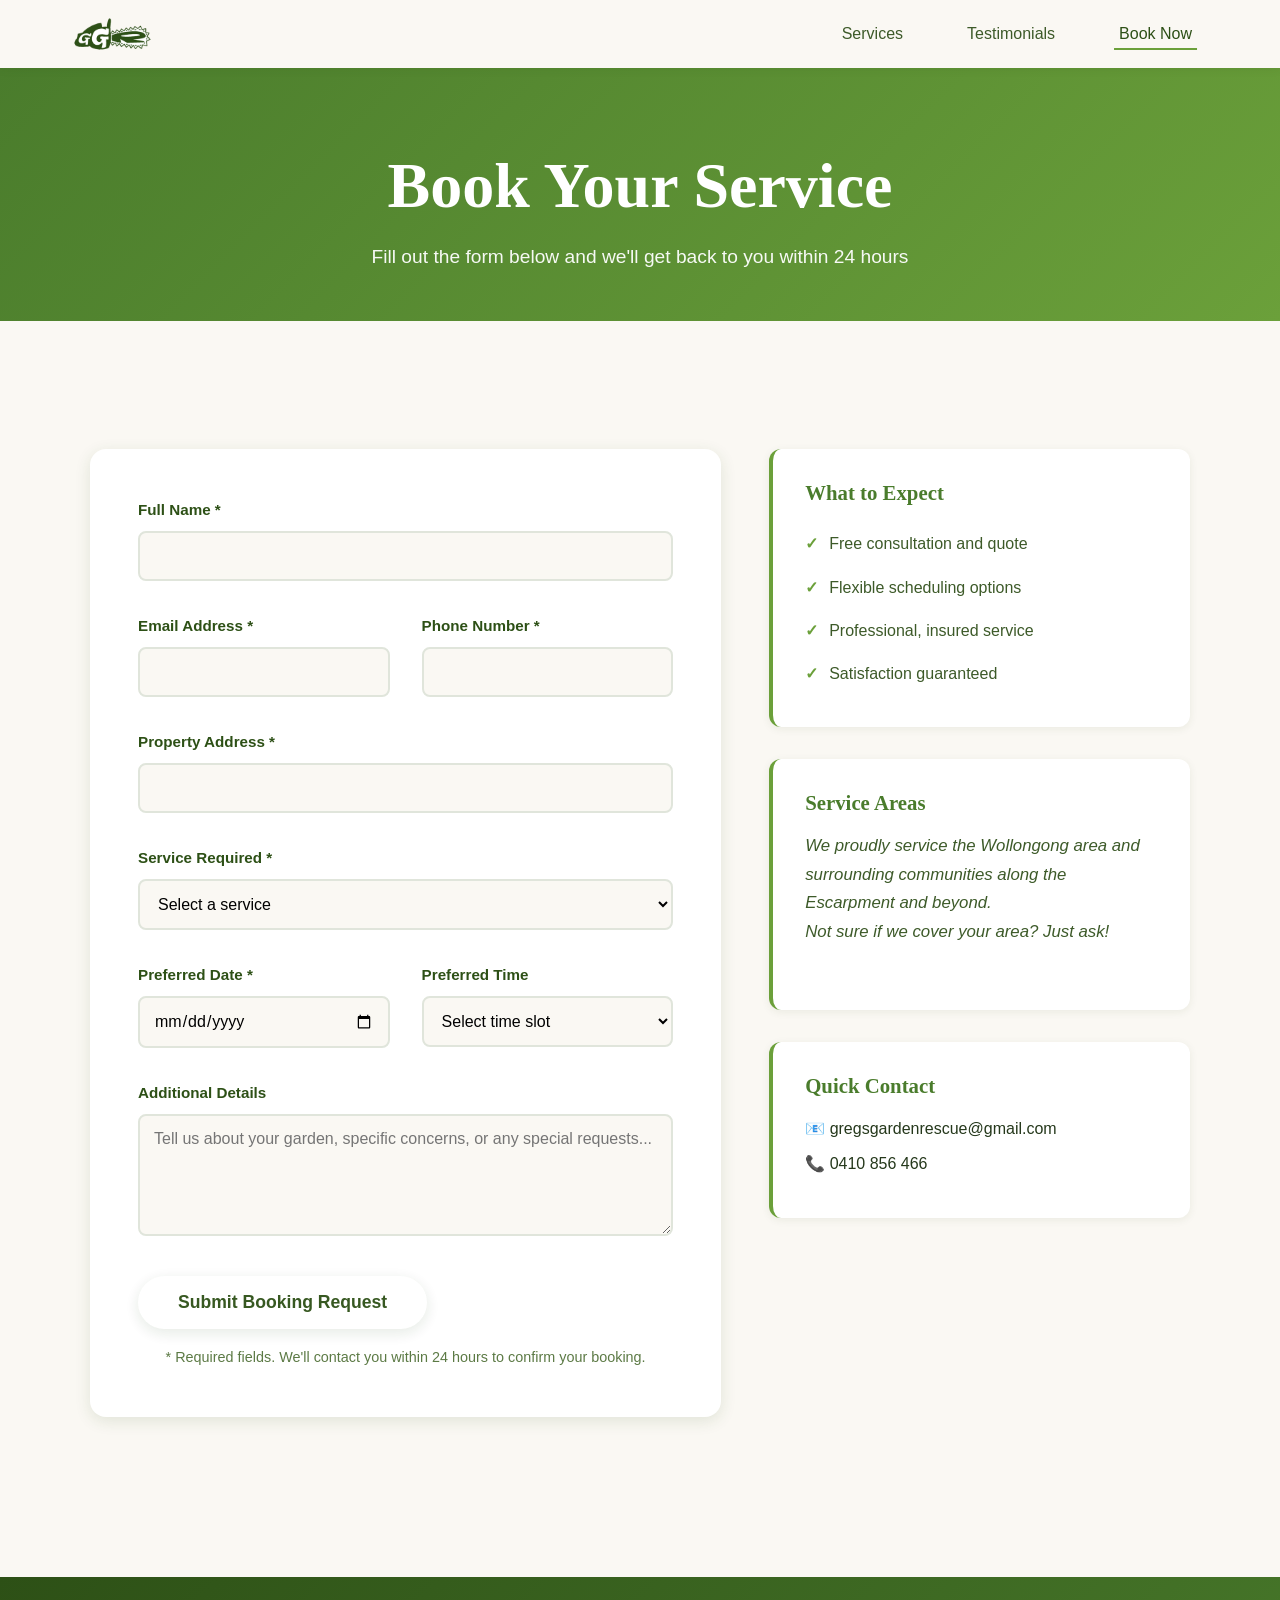
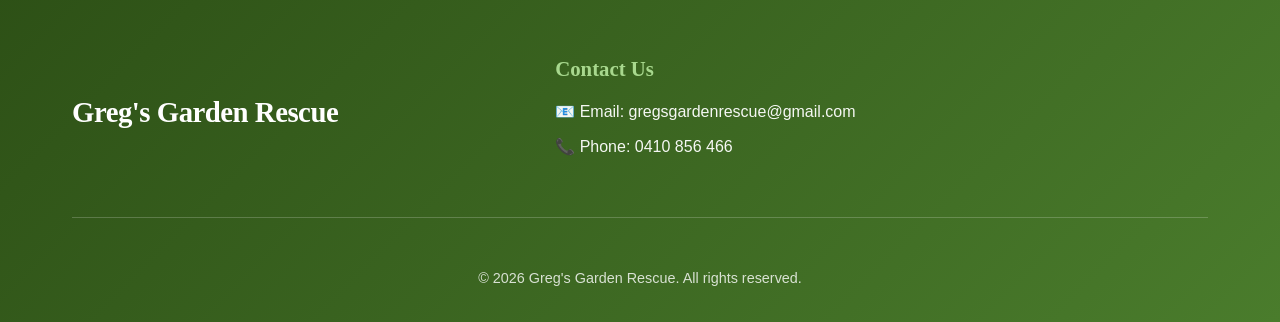
==== commit 966c8703: "Email Fix" ====
--- a/booking.html
+++ b/booking.html
@@ -125,7 +125,7 @@
 
                     <div class="info-card">
                         <h3 class="info-title">Quick Contact</h3>
-                        <p class="contact-item">📧 Email: <a href="mailto:gregsgardenrescue@gmail.com">gregsgardenrescue@gmail.com</a></p>
+                        <p class="contact-item">📧 <a href="mailto:gregsgardenrescue@gmail.com">gregsgardenrescue@gmail.com</a></p>
                         <p class="contact-item">📞 <a href="tel:+61410856466">0410 856 466</a></p>
                     </div>
                 </div>
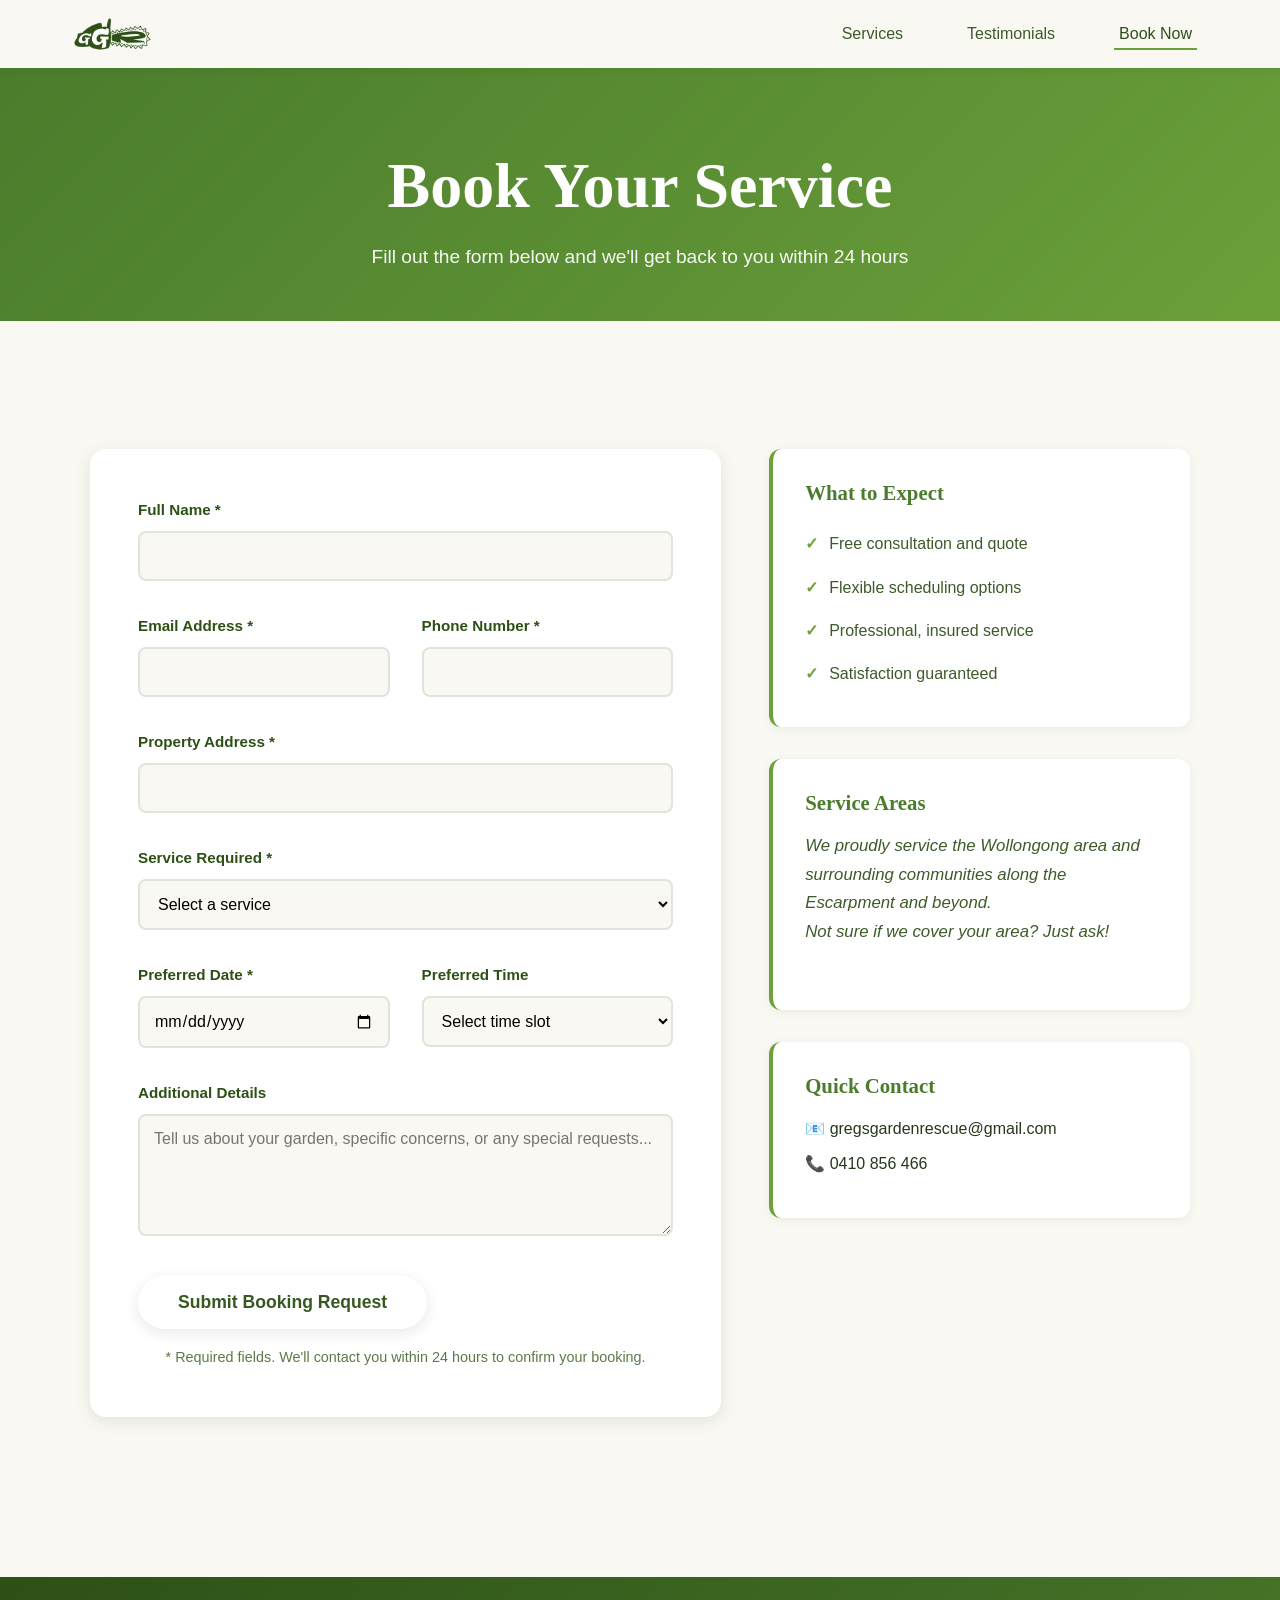
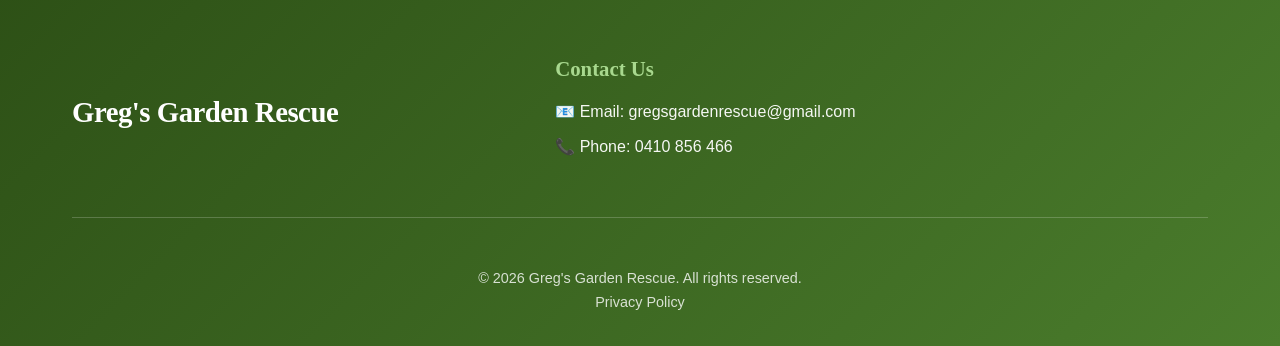
==== commit 8ae8fd33: "September End Updates" ====
--- a/booking.html
+++ b/booking.html
@@ -4,6 +4,7 @@
     <meta charset="UTF-8">
     <meta name="viewport" content="width=device-width, initial-scale=1.0">
     <title>Book a Service - Greg's Garden Rescue</title>
+    <meta name="description" content="Request a garden service from Greg's Garden Rescue. Submit a booking enquiry and we'll get back to you within 24 hours.">
     <link rel="stylesheet" href="styles.css">
     <link rel="icon" type="image/x-icon" href="Resources/Images/favicon.ico">
     <link rel="icon" type="image/png" sizes="16x16" href="Resources/Images/favicon-16x16.png">
@@ -148,6 +149,7 @@
             </div>
             <div class="footer-bottom">
                 <p>&copy; 2026 Greg's Garden Rescue. All rights reserved.</p>
+                <p><a href="privacy-policy.html">Privacy Policy</a></p>
             </div>
         </div>
     </footer>
